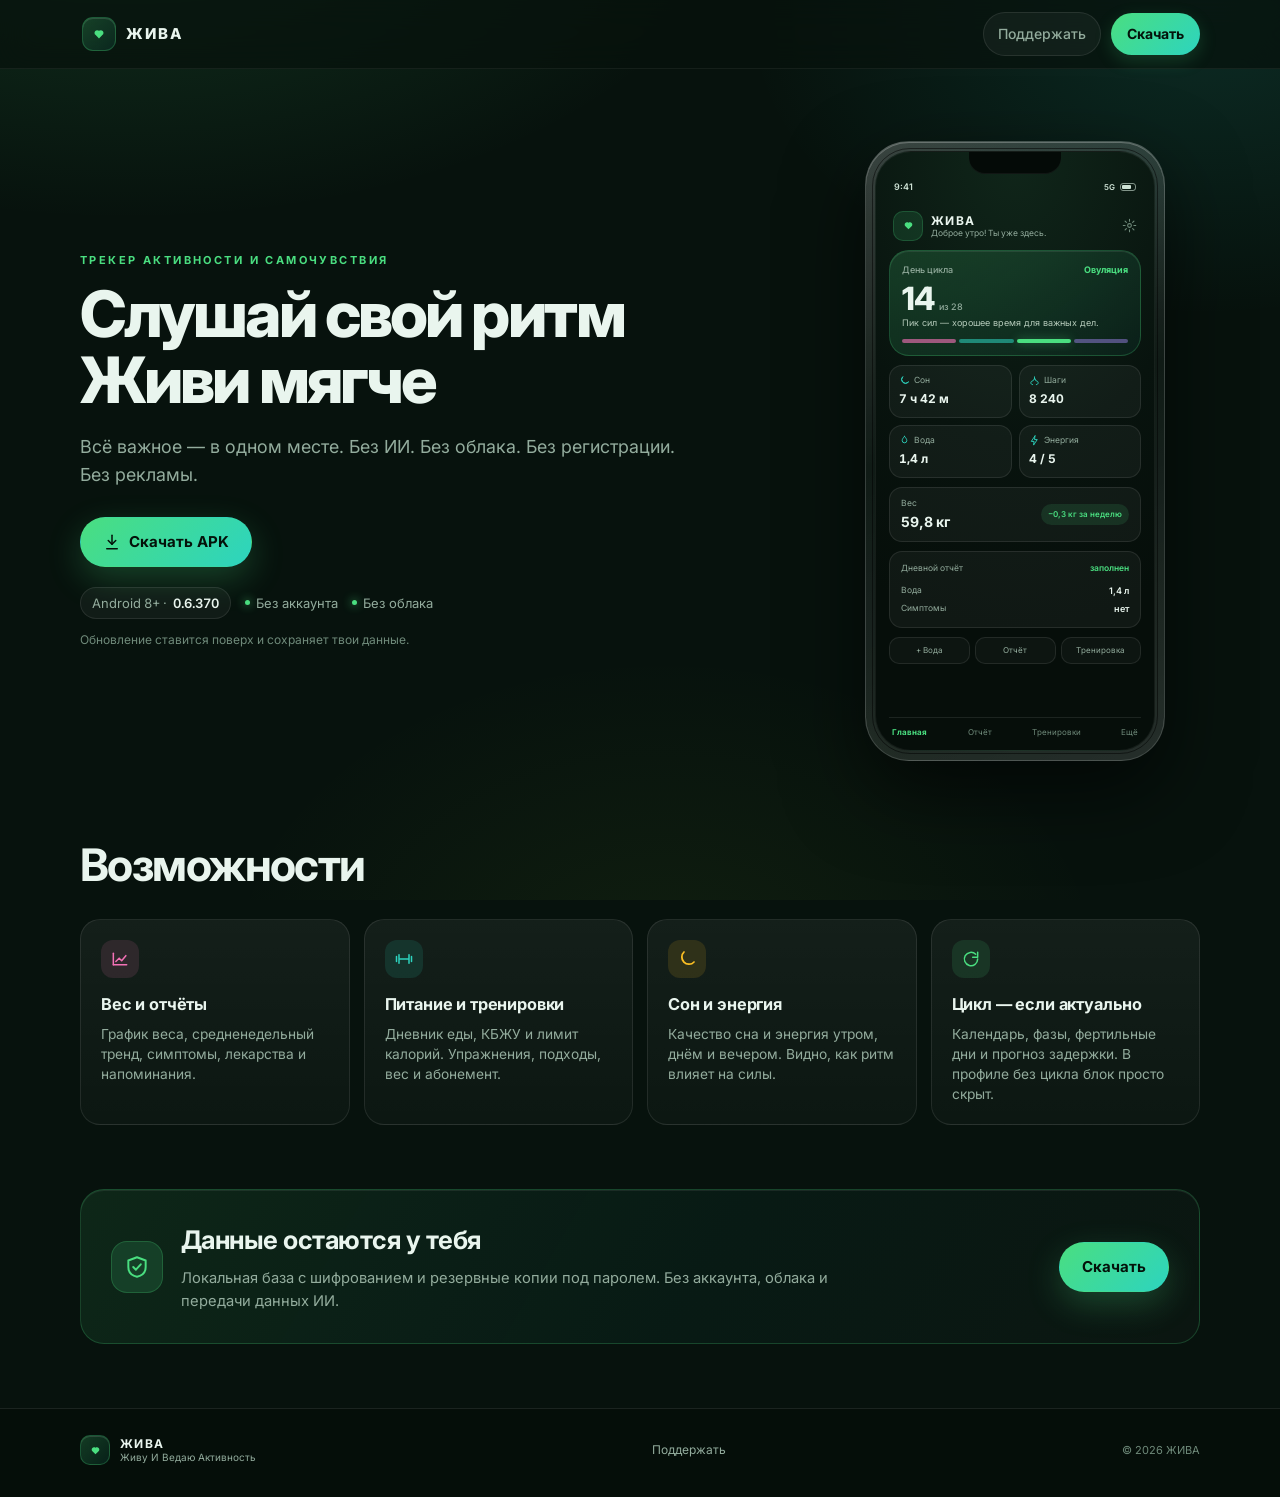
==== index.html @ c31d9ee3 "site: новая шапка, порядок возможностей и тексты" ====
<!doctype html>
<html lang="ru">
<head>
  <meta charset="utf-8">
  <meta name="viewport" content="width=device-width, initial-scale=1">
  <title>ЖИВА — трекер активности и самочувствия</title>
  <meta name="description" content="ЖИВА — спокойный трекер активности и самочувствия для женщин и мужчин: цикл, сон, энергия, питание и тренировки. Цикл скрыт, если он не нужен. Данные и расчёты остаются на телефоне.">
  <meta name="theme-color" content="#07120d">
  <link rel="canonical" href="https://eshasha.github.io/zhiva-updates/">
  <meta property="og:type" content="website">
  <meta property="og:title" content="ЖИВА — трекер активности и самочувствия">
  <meta property="og:description" content="Всё важное — в одном месте: вес и отчёты, питание, тренировки, сон и цикл. Без ИИ, облака, регистрации и рекламы.">
  <meta property="og:url" content="https://eshasha.github.io/zhiva-updates/">
  <meta property="og:image" content="https://eshasha.github.io/zhiva-updates/og.png">
  <meta property="og:image:width" content="1200">
  <meta property="og:image:height" content="630">
  <meta property="og:image:alt" content="ЖИВА — трекер активности и самочувствия">
  <meta property="og:locale" content="ru_RU">
  <meta property="og:site_name" content="ЖИВА">
  <meta name="twitter:card" content="summary_large_image">
  <link rel="icon" href="favicon.svg" type="image/svg+xml">
  <link rel="preconnect" href="https://fonts.googleapis.com">
  <link rel="preconnect" href="https://fonts.gstatic.com" crossorigin>
  <link href="https://fonts.googleapis.com/css2?family=Inter:wght@400;500;600;700;800&amp;display=swap" rel="stylesheet">
  <link rel="stylesheet" href="styles.css">
  <script src="app.js" defer></script>
</head>
<body>
  <div class="bg" aria-hidden="true"></div>

  <header class="site-header">
    <div class="wrap header-inner">
      <a class="brand" href="#top" aria-label="ЖИВА — на главную">
        <span class="brand-mark" aria-hidden="true">
          <svg viewBox="0 0 108 108"><path d="M54,42 C54,42 54,36 54,36 C48,32 38,32 34,38 C28,44 28,54 36,60 L54,78 L72,60 C80,54 80,44 74,38 C70,32 60,32 54,36Z"/></svg>
        </span>
        <span class="brand-name">ЖИВА</span>
      </a>
      <nav class="nav" aria-label="Основное">
        <a class="nav-support" href="https://boosty.to/lady_esha">Поддержать</a>
        <a class="nav-download" href="#download">Скачать</a>
      </nav>
    </div>
  </header>

  <main id="top">
    <section class="hero wrap">
      <div class="hero-copy">
        <p class="eyebrow">Трекер активности и самочувствия</p>
        <h1>Слушай свой ритм<span>Живи мягче</span></h1>
        <p class="lead">Всё важное — в одном месте. Без ИИ. Без облака. Без регистрации. Без рекламы.</p>

        <div class="cta-row" id="download">
          <a class="btn btn-primary" href="https://github.com/EshaSha/zhiva-updates/releases/latest" data-download>
            <svg viewBox="0 0 24 24" aria-hidden="true"><path d="M12 3v12"/><path d="m7 10 5 5 5-5"/><path d="M5 21h14"/></svg>
            Скачать APK
          </a>
        </div>

        <p class="meta">
          <span class="pill">Android 8+ · <span data-version>0.6.370</span></span>
          <span class="meta-note">Без аккаунта</span>
          <span class="meta-note">Без облака</span>
        </p>
        <p class="install-note">Обновление ставится поверх и сохраняет твои данные.</p>
      </div>

      <div class="hero-visual">
        <div class="phone" role="img" aria-label="Главный экран ЖИВА: цикл, сон, шаги, вода, энергия и вес">
          <div class="phone-screen">
            <span class="notch" aria-hidden="true"></span>

            <div class="status-bar" aria-hidden="true">
              <span>9:41</span>
              <span class="status-right">
                <span class="status-net">5G</span>
                <span class="battery"><span></span></span>
              </span>
            </div>

            <div class="app-head">
              <span class="app-mark" aria-hidden="true">
                <svg viewBox="0 0 108 108"><path d="M54,42 C54,42 54,36 54,36 C48,32 38,32 34,38 C28,44 28,54 36,60 L54,78 L72,60 C80,54 80,44 74,38 C70,32 60,32 54,36Z"/></svg>
              </span>
              <span class="app-head-text">
                <strong>ЖИВА</strong>
                <span>Доброе утро! Ты уже здесь.</span>
              </span>
              <span class="app-gear" aria-hidden="true">
                <svg viewBox="0 0 24 24"><circle cx="12" cy="12" r="3"/><path d="M12 2v3M12 19v3M4.9 4.9 7 7M17 17l2.1 2.1M2 12h3M19 12h3M4.9 19.1 7 17M17 7l2.1-2.1"/></svg>
              </span>
            </div>

            <div class="cycle-card">
              <div class="cycle-top">
                <span>День цикла</span>
                <span class="phase">Овуляция</span>
              </div>
              <div class="cycle-number">14 <small>из 28</small></div>
              <p>Пик сил — хорошее время для важных дел.</p>
              <div class="cycle-track" aria-hidden="true">
                <span class="seg-1"></span>
                <span class="seg-2"></span>
                <span class="seg-3"></span>
                <span class="seg-4"></span>
              </div>
            </div>

            <div class="mini-grid">
              <div class="mini">
                <span class="mini-label">
                  <svg viewBox="0 0 24 24" aria-hidden="true"><path d="M20.5 15.5A8.5 8.5 0 1 1 8.5 3.5a7 7 0 0 0 12 12Z"/></svg>
                  Сон
                </span>
                <strong>7 ч 42 м</strong>
              </div>
              <div class="mini">
                <span class="mini-label">
                  <svg viewBox="0 0 24 24" aria-hidden="true"><path d="M8 21c-2.2 0-4-1.8-4-4 0-2.4 2-4.3 4.4-4L12 8l2.1 1.1"/><path d="M16 21c2.2 0 4-1.8 4-4 0-2.4-2-4.3-4.4-4L12 8"/><path d="M12 8V4"/></svg>
                  Шаги
                </span>
                <strong>8 240</strong>
              </div>
              <div class="mini">
                <span class="mini-label">
                  <svg viewBox="0 0 24 24" aria-hidden="true"><path d="M12 3c3 3.5 5 6.2 5 9a5 5 0 0 1-10 0c0-2.8 2-5.5 5-9Z"/></svg>
                  Вода
                </span>
                <strong>1,4 л</strong>
              </div>
              <div class="mini">
                <span class="mini-label">
                  <svg viewBox="0 0 24 24" aria-hidden="true"><path d="m13 2-8 12h6l-1 8 8-12h-6l1-8Z"/></svg>
                  Энергия
                </span>
                <strong>4 / 5</strong>
              </div>
            </div>

            <div class="weight-card">
              <span class="weight-main">
                <span class="mini-label">Вес</span>
                <strong>59,8 кг</strong>
              </span>
              <span class="trend">−0,3 кг за неделю</span>
            </div>

            <div class="report-card" aria-hidden="true">
              <div class="report-top">
                <span>Дневной отчёт</span>
                <span class="done">заполнен</span>
              </div>
              <div class="report-row"><span>Вода</span><strong>1,4 л</strong></div>
              <div class="report-row"><span>Симптомы</span><strong>нет</strong></div>
            </div>

            <div class="quick-row" aria-hidden="true">
              <span>+ Вода</span>
              <span>Отчёт</span>
              <span>Тренировка</span>
            </div>

            <div class="app-nav" aria-hidden="true">
              <span class="active">Главная</span>
              <span>Отчёт</span>
              <span>Тренировки</span>
              <span>Ещё</span>
            </div>
          </div>
        </div>
      </div>
    </section>

    <section class="features wrap" id="features" aria-labelledby="features-title">
      <div class="section-head">
        <h2 id="features-title">Возможности</h2>
      </div>

      <div class="feature-grid">
        <article class="feature">
          <span class="feature-icon" aria-hidden="true">
            <svg viewBox="0 0 24 24"><path d="M4 19V5"/><path d="M4 19h16"/><path d="m7 15 4-4 3 3 5-6"/></svg>
          </span>
          <h3>Вес и отчёты</h3>
          <p>График веса, средненедельный тренд, симптомы, лекарства и напоминания.</p>
        </article>

        <article class="feature">
          <span class="feature-icon" aria-hidden="true">
            <svg viewBox="0 0 24 24"><path d="M6 7v10M18 7v10M3 9v6M21 9v6M6 12h12"/></svg>
          </span>
          <h3>Питание и тренировки</h3>
          <p>Дневник еды, КБЖУ и лимит калорий. Упражнения, подходы, вес и абонемент.</p>
        </article>

        <article class="feature">
          <span class="feature-icon" aria-hidden="true">
            <svg viewBox="0 0 24 24"><path d="M20.5 15.5A8.5 8.5 0 1 1 8.5 3.5a7 7 0 0 0 12 12Z"/></svg>
          </span>
          <h3>Сон и энергия</h3>
          <p>Качество сна и энергия утром, днём и вечером. Видно, как ритм влияет на силы.</p>
        </article>

        <article class="feature">
          <span class="feature-icon" aria-hidden="true">
            <svg viewBox="0 0 24 24"><path d="M20 12a8 8 0 1 1-2.34-5.66"/><path d="M20 4v6h-6"/></svg>
          </span>
          <h3>Цикл — если актуально</h3>
          <p>Календарь, фазы, фертильные дни и прогноз задержки. В профиле без цикла блок просто скрыт.</p>
        </article>
      </div>
    </section>

    <section class="privacy wrap" id="privacy" aria-labelledby="privacy-title">
      <div class="privacy-card">
        <span class="privacy-icon" aria-hidden="true">
          <svg viewBox="0 0 24 24"><path d="M12 3 20 6v6c0 5-3.5 8-8 9-4.5-1-8-4-8-9V6Z"/><path d="m8.5 12 2.5 2.5 4.5-5"/></svg>
        </span>
        <div class="privacy-text">
          <h2 id="privacy-title">Данные остаются у тебя</h2>
          <p>Локальная база с шифрованием и резервные копии под паролем. Без аккаунта, облака и передачи данных ИИ.</p>
        </div>
        <a class="btn btn-primary privacy-cta" href="https://github.com/EshaSha/zhiva-updates/releases/latest" data-download>Скачать</a>
      </div>
    </section>
  </main>

  <footer class="site-footer">
    <div class="wrap footer-inner">
      <div class="footer-brand">
        <span class="brand-mark small" aria-hidden="true">
          <svg viewBox="0 0 108 108"><path d="M54,42 C54,42 54,36 54,36 C48,32 38,32 34,38 C28,44 28,54 36,60 L54,78 L72,60 C80,54 80,44 74,38 C70,32 60,32 54,36Z"/></svg>
        </span>
        <span class="footer-brand-text">
          <strong>ЖИВА</strong>
          <small>Живу И Ведаю Активность</small>
        </span>
      </div>
      <div class="footer-links">
        <a href="https://boosty.to/lady_esha">Поддержать</a>
      </div>
      <p class="copyright">© 2026 ЖИВА</p>
    </div>
  </footer>
</body>
</html>
---- styles.css ----
:root {
  --bg: #07120d;
  --bg-soft: #0a1a12;
  --panel: rgba(255, 255, 255, 0.045);
  --panel-hover: rgba(255, 255, 255, 0.08);
  --line: rgba(255, 255, 255, 0.09);
  --text: #e9f5ee;
  --muted: #93ac9d;
  --muted-2: #6f8a7a;
  --accent: #4ade80;
  --accent-2: #2dd4bf;
  --shadow: 0 30px 80px rgba(0, 0, 0, 0.6);
}

*,
*::before,
*::after {
  box-sizing: border-box;
}

html {
  color-scheme: dark;
  scroll-behavior: smooth;
}

body {
  margin: 0;
  min-height: 100vh;
  min-height: 100svh;
  overflow-x: hidden;
  background: var(--bg);
  color: var(--text);
  font-family: "Inter", system-ui, -apple-system, "Segoe UI", Roboto, sans-serif;
  font-size: 16px;
  line-height: 1.55;
  -webkit-font-smoothing: antialiased;
  text-rendering: optimizeLegibility;
}

::selection {
  background: rgba(74, 222, 128, 0.28);
  color: #ffffff;
}

svg {
  display: block;
}

a {
  color: inherit;
}

a:focus-visible,
button:focus-visible {
  outline: 2px solid var(--accent);
  outline-offset: 3px;
}

.bg {
  position: fixed;
  inset: 0;
  z-index: -1;
  background:
    radial-gradient(60rem 32rem at 10% -12%, rgba(74, 222, 128, 0.16), transparent 64%),
    radial-gradient(46rem 30rem at 94% 2%, rgba(45, 212, 191, 0.13), transparent 62%),
    radial-gradient(42rem 30rem at 52% 108%, rgba(163, 230, 53, 0.06), transparent 66%),
    var(--bg);
}

.wrap {
  width: min(1120px, calc(100% - 40px));
  margin-inline: auto;
}

.site-header {
  position: sticky;
  top: 0;
  z-index: 20;
  border-bottom: 1px solid rgba(255, 255, 255, 0.06);
  background: rgba(7, 18, 13, 0.74);
  backdrop-filter: blur(16px);
  -webkit-backdrop-filter: blur(16px);
}

.header-inner {
  display: flex;
  align-items: center;
  justify-content: space-between;
  gap: 16px;
  min-height: 68px;
}

.brand {
  display: inline-flex;
  align-items: center;
  gap: 10px;
  padding: 4px 2px;
  border-radius: 12px;
  color: var(--text);
  text-decoration: none;
}

.brand-mark {
  display: grid;
  place-items: center;
  width: 34px;
  height: 34px;
  flex: none;
  border: 1px solid rgba(74, 222, 128, 0.25);
  border-radius: 11px;
  background: linear-gradient(135deg, rgba(74, 222, 128, 0.22), rgba(45, 212, 191, 0.09));
  box-shadow: inset 0 1px 0 rgba(255, 255, 255, 0.12);
}

.brand-mark svg {
  width: 20px;
  height: 20px;
  fill: var(--accent);
}

.brand-name {
  font-size: 15px;
  font-weight: 800;
  letter-spacing: 0.14em;
}

.nav {
  display: flex;
  align-items: center;
  gap: 4px;
}

.nav a {
  padding: 10px 14px;
  border-radius: 999px;
  color: var(--muted);
  font-size: 14px;
  font-weight: 500;
  text-decoration: none;
  transition: color 0.2s ease, background-color 0.2s ease;
}

.nav a:hover {
  color: var(--text);
  background: var(--panel);
}

.nav .nav-support {
  border: 1px solid var(--line);
  background: var(--panel);
}

.nav .nav-support:hover {
  border-color: rgba(74, 222, 128, 0.28);
  background: var(--panel-hover);
}

.nav .nav-download {
  margin-left: 6px;
  padding: 10px 16px;
  color: #04120a;
  background: linear-gradient(135deg, var(--accent), var(--accent-2));
  font-weight: 700;
  box-shadow: 0 6px 18px rgba(74, 222, 128, 0.18);
  transition: transform 0.2s ease, box-shadow 0.2s ease;
}

.nav .nav-download:hover {
  color: #04120a;
  background: linear-gradient(135deg, var(--accent), var(--accent-2));
  transform: translateY(-1px);
  box-shadow: 0 10px 24px rgba(74, 222, 128, 0.26);
}

.hero {
  display: grid;
  grid-template-columns: minmax(0, 1.3fr) minmax(300px, 0.7fr);
  align-items: center;
  gap: clamp(24px, 5vw, 64px);
  padding: clamp(36px, 6vw, 72px) 0 clamp(44px, 7vw, 80px);
}

.hero-copy {
  animation: rise 0.7s cubic-bezier(0.2, 0.7, 0.3, 1) both;
}

.eyebrow {
  margin: 0 0 12px;
  color: var(--accent);
  font-size: 11px;
  font-weight: 700;
  letter-spacing: 0.22em;
  text-transform: uppercase;
}

h1 {
  max-width: 18ch;
  margin: 0;
  font-size: clamp(2.55rem, 5.6vw, 4rem);
  font-weight: 800;
  letter-spacing: -0.045em;
  line-height: 1.03;
  text-wrap: balance;
}

h1 span {
  display: block;
}

h1 span + span {
  background: linear-gradient(100deg, #ffffff 6%, #c9f5d6 48%, var(--accent-2) 100%);
  -webkit-background-clip: text;
  background-clip: text;
  color: transparent;
}

.lead {
  max-width: 56ch;
  margin: 20px 0 0;
  color: var(--muted);
  font-size: clamp(1rem, 1.4vw, 1.125rem);
}

.cta-row {
  display: flex;
  flex-wrap: wrap;
  gap: 10px;
  margin-top: 28px;
  scroll-margin-top: 96px;
}

.btn {
  display: inline-flex;
  align-items: center;
  justify-content: center;
  gap: 8px;
  min-height: 50px;
  padding: 0 22px;
  border: 1px solid transparent;
  border-radius: 999px;
  font: inherit;
  font-size: 15px;
  font-weight: 700;
  text-decoration: none;
  transition: transform 0.2s ease, box-shadow 0.2s ease, background-color 0.2s ease, border-color 0.2s ease;
}

.btn svg {
  width: 18px;
  height: 18px;
  fill: none;
  stroke: currentColor;
  stroke-width: 2;
  stroke-linecap: round;
  stroke-linejoin: round;
}

.btn-primary {
  color: #04120a;
  background: linear-gradient(135deg, var(--accent), var(--accent-2));
  box-shadow: 0 12px 34px rgba(74, 222, 128, 0.24);
}

.btn-primary:hover {
  transform: translateY(-2px);
  box-shadow: 0 16px 40px rgba(74, 222, 128, 0.32);
}

.btn-ghost {
  color: var(--text);
  border-color: var(--line);
  background: var(--panel);
}

.btn-ghost:hover {
  border-color: rgba(74, 222, 128, 0.28);
  background: var(--panel-hover);
}

.meta {
  display: flex;
  flex-wrap: wrap;
  align-items: center;
  gap: 8px 14px;
  margin: 20px 0 0;
  color: var(--muted);
  font-size: 13px;
}

.pill {
  display: inline-flex;
  align-items: center;
  gap: 6px;
  padding: 5px 11px;
  border: 1px solid var(--line);
  border-radius: 999px;
  background: var(--panel);
  font-variant-numeric: tabular-nums;
}

.pill [data-version] {
  color: var(--text);
  font-weight: 600;
}

.meta-note {
  display: inline-flex;
  align-items: center;
  gap: 6px;
}

.meta-note::before {
  content: "";
  width: 5px;
  height: 5px;
  border-radius: 50%;
  background: var(--accent);
  box-shadow: 0 0 10px var(--accent);
}

.install-note {
  margin: 12px 0 0;
  color: var(--muted-2);
  font-size: 12px;
}

.hero-visual {
  position: relative;
  display: flex;
  justify-content: center;
  animation: rise 0.8s 0.08s cubic-bezier(0.2, 0.7, 0.3, 1) both;
}

.hero-visual::before {
  content: "";
  position: absolute;
  inset: 6% 2% 4%;
  z-index: -1;
  background: radial-gradient(closest-side, rgba(74, 222, 128, 0.18), transparent 70%);
  filter: blur(18px);
}

.phone {
  position: relative;
  width: clamp(280px, 29vw, 300px);
  aspect-ratio: 9 / 18.6;
  padding: 9px;
  border: 1px solid rgba(255, 255, 255, 0.14);
  border-radius: 44px;
  background: linear-gradient(160deg, rgba(255, 255, 255, 0.2), rgba(255, 255, 255, 0.04) 45%, rgba(255, 255, 255, 0.12));
  box-shadow: var(--shadow), inset 0 1px 0 rgba(255, 255, 255, 0.25);
}

.phone::after {
  content: "";
  position: absolute;
  inset: 6px;
  border: 1px solid rgba(0, 0, 0, 0.5);
  border-radius: 38px;
  pointer-events: none;
}

.phone-screen {
  position: relative;
  display: flex;
  height: 100%;
  flex-direction: column;
  gap: 9px;
  overflow: hidden;
  padding: 28px 13px 10px;
  border: 1px solid rgba(255, 255, 255, 0.06);
  border-radius: 36px;
  background: radial-gradient(120% 80% at 50% 0%, #10261a 0%, #08130e 60%, #060e0a 100%);
}

.notch {
  position: absolute;
  top: 0;
  left: 50%;
  width: 92px;
  height: 22px;
  border-radius: 0 0 16px 16px;
  background: #040a07;
  box-shadow: inset 0 -1px 0 rgba(255, 255, 255, 0.05);
  transform: translateX(-50%);
}

.status-bar {
  display: flex;
  align-items: center;
  justify-content: space-between;
  padding: 0 5px;
  color: #cfe3d6;
  font-size: 9px;
  font-weight: 600;
}

.status-right {
  display: flex;
  align-items: center;
  gap: 5px;
}

.status-net {
  font-size: 8px;
  letter-spacing: 0.04em;
}

.battery {
  width: 16px;
  height: 8px;
  padding: 1px;
  border: 1px solid rgba(207, 227, 214, 0.6);
  border-radius: 3px;
}

.battery span {
  display: block;
  width: 70%;
  height: 100%;
  border-radius: 1px;
  background: #cfe3d6;
}

.app-head {
  display: flex;
  align-items: center;
  gap: 8px;
  padding: 8px 4px 0;
}

.app-mark {
  display: grid;
  place-items: center;
  width: 30px;
  height: 30px;
  flex: none;
  border: 1px solid rgba(74, 222, 128, 0.2);
  border-radius: 10px;
  background: rgba(74, 222, 128, 0.13);
}

.app-mark svg {
  width: 17px;
  height: 17px;
  fill: var(--accent);
}

.app-head-text {
  display: flex;
  min-width: 0;
  flex-direction: column;
  line-height: 1.2;
}

.app-head-text strong {
  font-size: 12px;
  letter-spacing: 0.1em;
}

.app-head-text span {
  overflow: hidden;
  color: var(--muted);
  font-size: 8.5px;
  text-overflow: ellipsis;
  white-space: nowrap;
}

.app-gear {
  margin-left: auto;
  color: var(--muted-2);
}

.app-gear svg {
  width: 15px;
  height: 15px;
  fill: none;
  stroke: currentColor;
  stroke-linecap: round;
  stroke-width: 1.7;
}

.cycle-card {
  padding: 12px;
  border: 1px solid rgba(74, 222, 128, 0.22);
  border-radius: 20px;
  background: linear-gradient(145deg, rgba(74, 222, 128, 0.18), rgba(45, 212, 191, 0.06));
  box-shadow: inset 0 1px 0 rgba(255, 255, 255, 0.08);
}

.cycle-top {
  display: flex;
  justify-content: space-between;
  gap: 8px;
  color: var(--muted);
  font-size: 9px;
  font-weight: 500;
}

.phase {
  color: var(--accent);
  font-weight: 700;
}

.cycle-number {
  margin: 6px 0 2px;
  font-size: 32px;
  font-weight: 800;
  letter-spacing: -0.04em;
  line-height: 1;
}

.cycle-number small {
  color: var(--muted);
  font-size: 9px;
  font-weight: 500;
  letter-spacing: 0;
}

.cycle-card p {
  margin: 0;
  color: #b6cbbb;
  font-size: 9px;
  line-height: 1.35;
}

.cycle-track {
  display: flex;
  gap: 3px;
  margin-top: 10px;
}

.cycle-track span {
  height: 4px;
  flex: 1;
  border-radius: 999px;
  background: rgba(255, 255, 255, 0.09);
}

.cycle-track .seg-1 {
  background: rgba(244, 114, 182, 0.62);
}

.cycle-track .seg-2 {
  background: rgba(45, 212, 191, 0.55);
}

.cycle-track .seg-3 {
  background: var(--accent);
  box-shadow: 0 0 10px rgba(74, 222, 128, 0.4);
}

.cycle-track .seg-4 {
  background: rgba(167, 139, 250, 0.45);
}

.mini-grid {
  display: grid;
  grid-template-columns: 1fr 1fr;
  gap: 7px;
}

.mini {
  display: flex;
  flex-direction: column;
  gap: 3px;
  padding: 8px 9px;
  border: 1px solid var(--line);
  border-radius: 13px;
  background: var(--panel);
}

.mini-label {
  display: flex;
  align-items: center;
  gap: 4px;
  color: var(--muted);
  font-size: 8.5px;
}

.mini-label svg {
  width: 11px;
  height: 11px;
  fill: none;
  stroke: var(--accent-2);
  stroke-linecap: round;
  stroke-linejoin: round;
  stroke-width: 2;
}

.mini strong {
  font-size: 12px;
  font-variant-numeric: tabular-nums;
  font-weight: 700;
}

.weight-card {
  display: flex;
  align-items: center;
  justify-content: space-between;
  gap: 8px;
  padding: 9px 11px;
  border: 1px solid var(--line);
  border-radius: 13px;
  background: var(--panel);
}

.weight-main {
  display: flex;
  flex-direction: column;
  gap: 1px;
}

.weight-main strong {
  font-size: 14px;
}

.trend {
  flex: none;
  padding: 4px 7px;
  border-radius: 999px;
  background: rgba(74, 222, 128, 0.12);
  color: var(--accent);
  font-size: 8px;
  font-weight: 600;
  white-space: nowrap;
}

.report-card {
  padding: 10px 11px;
  border: 1px solid var(--line);
  border-radius: 13px;
  background: var(--panel);
}

.report-top {
  display: flex;
  align-items: center;
  justify-content: space-between;
  margin-bottom: 6px;
  color: var(--muted);
  font-size: 8.5px;
}

.report-top .done {
  color: var(--accent);
  font-weight: 600;
}

.report-row {
  display: flex;
  justify-content: space-between;
  padding: 2px 0;
  color: var(--muted);
  font-size: 8.5px;
}

.report-row strong {
  color: var(--text);
  font-size: 9px;
  font-weight: 600;
}

.quick-row {
  display: flex;
  gap: 5px;
}

.quick-row span {
  flex: 1;
  padding: 6px 4px;
  border: 1px solid var(--line);
  border-radius: 10px;
  background: rgba(255, 255, 255, 0.03);
  color: var(--muted);
  font-size: 8px;
  text-align: center;
}

.app-nav {
  display: flex;
  justify-content: space-between;
  gap: 4px;
  margin-top: auto;
  padding: 8px 3px 2px;
  border-top: 1px solid var(--line);
  color: var(--muted-2);
  font-size: 8px;
}

.app-nav .active {
  color: var(--accent);
  font-weight: 700;
}

.features {
  padding: 0 0 clamp(40px, 6vw, 64px);
  scroll-margin-top: 90px;
}

.section-head {
  max-width: 720px;
  margin: 0 0 clamp(20px, 3vw, 30px);
}

.section-head h2 {
  margin: 0;
  font-size: clamp(1.8rem, 4vw, 2.8rem);
  letter-spacing: -0.035em;
  line-height: 1.08;
}

.section-head > p:last-child {
  margin: 12px 0 0;
  color: var(--muted);
}

.feature-grid {
  display: grid;
  grid-template-columns: repeat(4, minmax(0, 1fr));
  gap: 14px;
}

.feature {
  padding: 20px;
  border: 1px solid var(--line);
  border-radius: 20px;
  background: linear-gradient(180deg, rgba(255, 255, 255, 0.055), rgba(255, 255, 255, 0.025));
  transition: transform 0.25s ease, border-color 0.25s ease, background 0.25s ease;
}

.feature:hover {
  border-color: rgba(74, 222, 128, 0.25);
  background: linear-gradient(180deg, rgba(255, 255, 255, 0.075), rgba(255, 255, 255, 0.03));
  transform: translateY(-3px);
}

.feature-icon {
  display: grid;
  place-items: center;
  width: 38px;
  height: 38px;
  margin-bottom: 14px;
  border-radius: 12px;
}

.feature-icon svg {
  width: 20px;
  height: 20px;
  fill: none;
  stroke: currentColor;
  stroke-linecap: round;
  stroke-linejoin: round;
  stroke-width: 1.8;
}

.feature:nth-child(1) .feature-icon {
  color: #f472b6;
  background: rgba(244, 114, 182, 0.12);
}

.feature:nth-child(2) .feature-icon {
  color: var(--accent-2);
  background: rgba(45, 212, 191, 0.12);
}

.feature:nth-child(3) .feature-icon {
  color: #fbbf24;
  background: rgba(251, 191, 36, 0.12);
}

.feature:nth-child(4) .feature-icon {
  color: var(--accent);
  background: rgba(74, 222, 128, 0.12);
}

.feature h3 {
  margin: 0;
  font-size: 1.02rem;
  letter-spacing: -0.01em;
}

.feature p {
  margin: 7px 0 0;
  color: var(--muted);
  font-size: 0.86rem;
  line-height: 1.45;
}

.privacy {
  padding: 0 0 clamp(40px, 6vw, 64px);
  scroll-margin-top: 90px;
}

.privacy-card {
  display: grid;
  grid-template-columns: auto minmax(0, 1fr) auto;
  align-items: center;
  gap: 18px;
  padding: clamp(20px, 4vw, 30px);
  border: 1px solid rgba(74, 222, 128, 0.22);
  border-radius: 24px;
  background: linear-gradient(120deg, rgba(74, 222, 128, 0.1), rgba(45, 212, 191, 0.045) 55%, rgba(255, 255, 255, 0.02));
  box-shadow: inset 0 1px 0 rgba(255, 255, 255, 0.07);
}

.privacy-icon {
  display: grid;
  place-items: center;
  width: 52px;
  height: 52px;
  border: 1px solid rgba(74, 222, 128, 0.22);
  border-radius: 16px;
  background: rgba(74, 222, 128, 0.15);
  color: var(--accent);
}

.privacy-icon svg {
  width: 26px;
  height: 26px;
  fill: none;
  stroke: currentColor;
  stroke-linecap: round;
  stroke-linejoin: round;
  stroke-width: 1.8;
}

.privacy-text h2 {
  margin: 0;
  font-size: clamp(1.25rem, 2.3vw, 1.6rem);
  letter-spacing: -0.02em;
}

.privacy-text p {
  max-width: 72ch;
  margin: 7px 0 0;
  color: var(--muted);
  font-size: 0.92rem;
}

.chips {
  display: flex;
  flex-wrap: wrap;
  gap: 6px;
  margin: 12px 0 0;
  padding: 0;
  list-style: none;
}

.chips li {
  padding: 4px 9px;
  border: 1px solid var(--line);
  border-radius: 999px;
  background: rgba(255, 255, 255, 0.055);
  color: #b6cbbb;
  font-size: 10px;
  font-weight: 500;
}

.privacy-cta {
  white-space: nowrap;
}

.site-footer {
  border-top: 1px solid var(--line);
  background: rgba(4, 10, 7, 0.4);
}

.footer-inner {
  display: flex;
  align-items: center;
  justify-content: space-between;
  flex-wrap: wrap;
  gap: 16px;
  padding: 24px 0 30px;
}

.footer-brand {
  display: flex;
  align-items: center;
  gap: 10px;
}

.brand-mark.small {
  width: 30px;
  height: 30px;
  border-radius: 10px;
}

.brand-mark.small svg {
  width: 17px;
  height: 17px;
}

.footer-brand-text {
  display: flex;
  flex-direction: column;
  line-height: 1.2;
}

.footer-brand-text strong {
  font-size: 12px;
  letter-spacing: 0.12em;
}

.footer-brand-text small {
  color: var(--muted);
  font-size: 10px;
}

.footer-links {
  display: flex;
  flex-wrap: wrap;
  gap: 4px;
}

.footer-links a {
  padding: 8px 10px;
  border-radius: 999px;
  color: var(--muted);
  font-size: 12px;
  text-decoration: none;
}

.footer-links a:hover {
  color: var(--text);
  background: var(--panel);
}

.copyright {
  margin: 0;
  color: var(--muted-2);
  font-size: 11px;
}

@keyframes rise {
  from {
    opacity: 0;
    transform: translateY(14px);
  }
  to {
    opacity: 1;
    transform: none;
  }
}

@media (max-width: 1040px) {
  .hero {
    grid-template-columns: 1fr;
    gap: 30px;
    padding-top: clamp(28px, 6vw, 48px);
  }

  .hero-copy {
    max-width: 680px;
  }

  .hero-visual {
    order: 2;
  }

  .phone {
    width: clamp(280px, 56vw, 320px);
  }

  .feature-grid {
    grid-template-columns: repeat(2, minmax(0, 1fr));
  }

  .privacy-card {
    grid-template-columns: auto minmax(0, 1fr);
  }

  .privacy-cta {
    grid-column: 1 / -1;
    justify-self: start;
  }
}

@media (max-width: 640px) {
  .wrap {
    width: min(calc(100% - 28px), 1120px);
  }

  .header-inner {
    min-height: 60px;
  }

  .header-inner {
    gap: 8px;
  }

  .brand-name {
    font-size: 13px;
    letter-spacing: 0.1em;
  }

  .nav .nav-support,
  .nav .nav-download {
    margin-left: 0;
    padding: 8px 10px;
    font-size: 13px;
  }

  .hero {
    padding-bottom: 40px;
  }

  h1 {
    font-size: clamp(2.45rem, 12vw, 3.4rem);
  }

  .lead {
    font-size: 1rem;
  }

  .cta-row {
    flex-direction: column;
    align-items: stretch;
  }

  .btn {
    width: 100%;
  }

  .meta {
    gap: 8px 12px;
  }

  .feature-grid {
    grid-template-columns: 1fr;
    gap: 10px;
  }

  .feature {
    display: grid;
    grid-template-columns: 38px 1fr;
    align-items: start;
    column-gap: 14px;
    padding: 16px;
  }

  .feature-icon {
    grid-row: 1 / span 2;
    margin: 0;
  }

  .feature h3 {
    align-self: center;
  }

  .feature p {
    grid-column: 2;
    margin-top: 4px;
  }

  .privacy-card {
    grid-template-columns: 1fr;
    gap: 14px;
  }

  .privacy-icon {
    width: 44px;
    height: 44px;
    border-radius: 13px;
  }

  .privacy-icon svg {
    width: 22px;
    height: 22px;
  }

  .privacy-cta {
    width: 100%;
  }

  .footer-inner {
    justify-content: flex-start;
  }

  .copyright {
    width: 100%;
  }
}

@media (prefers-reduced-motion: reduce) {
  html {
    scroll-behavior: auto;
  }

  *,
  *::before,
  *::after {
    animation-duration: 0.001ms !important;
    animation-iteration-count: 1 !important;
    transition-duration: 0.001ms !important;
  }
}
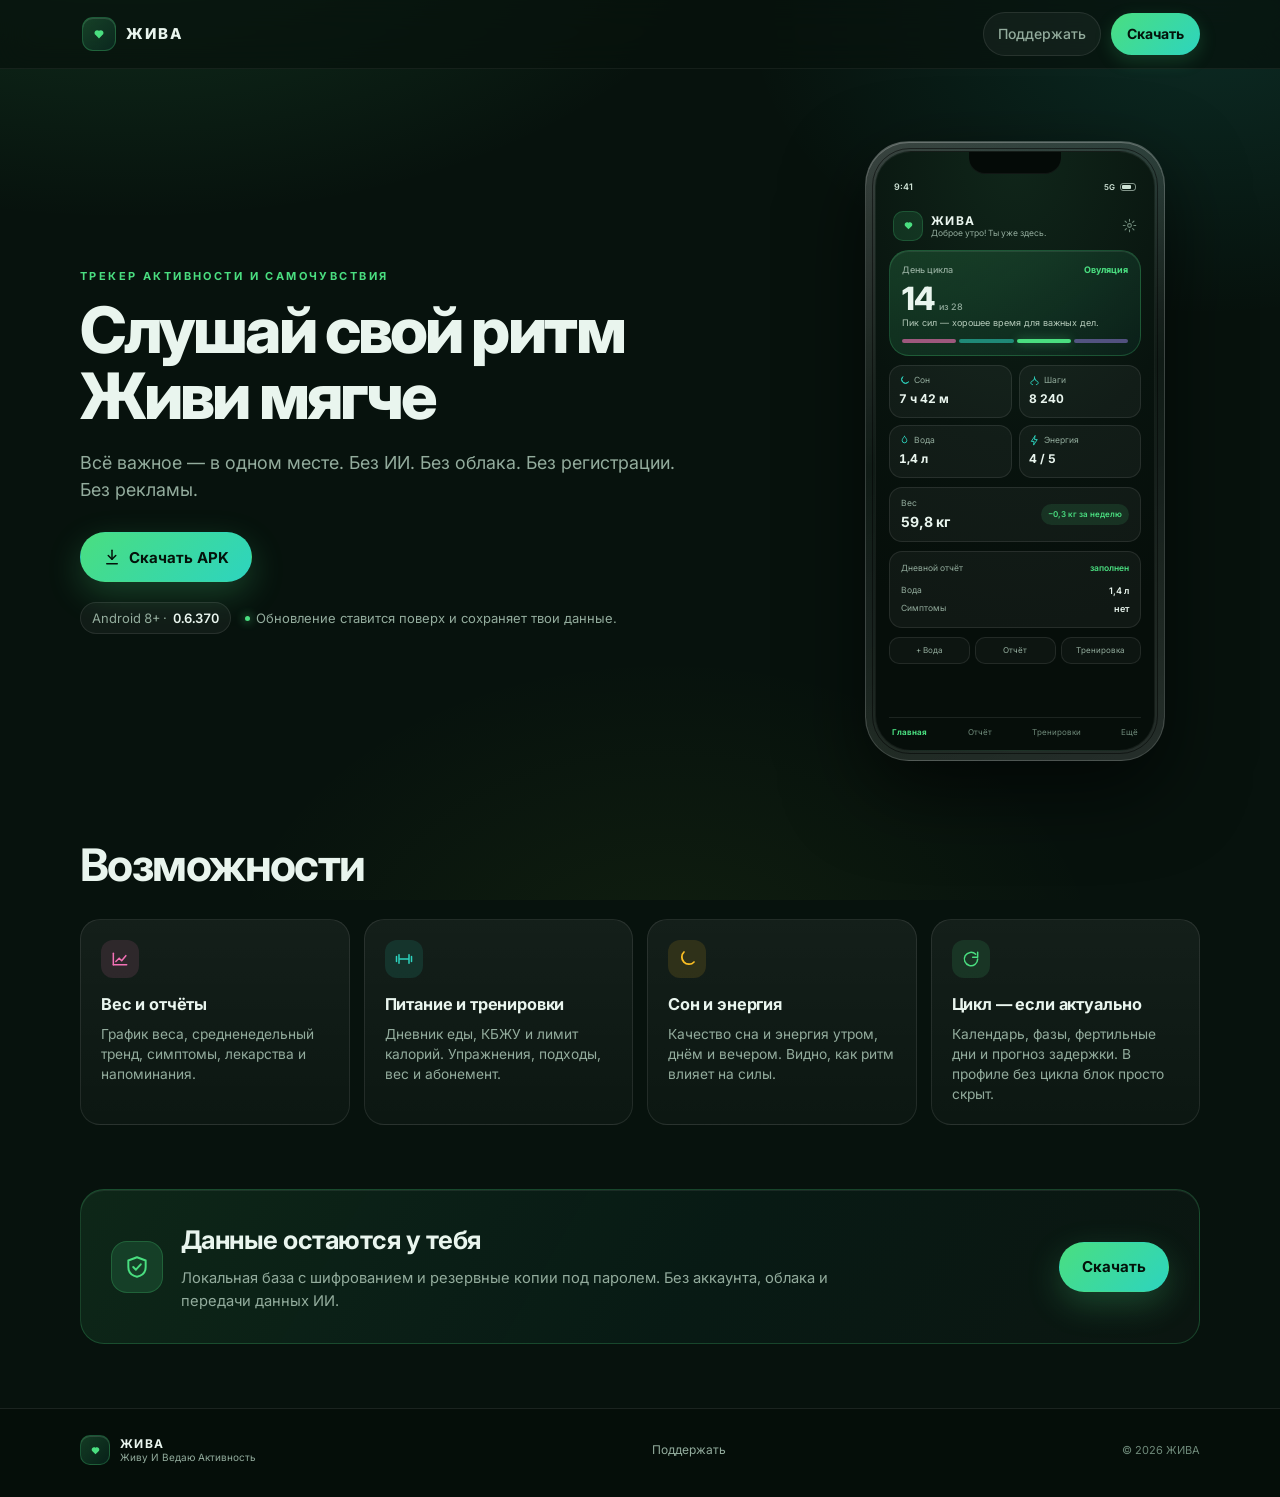
==== commit 4b7d60f5: "site: поддержка в новой вкладке и строка обновления" ====
--- a/index.html
+++ b/index.html
@@ -37,7 +37,7 @@
         <span class="brand-name">ЖИВА</span>
       </a>
       <nav class="nav" aria-label="Основное">
-        <a class="nav-support" href="https://boosty.to/lady_esha">Поддержать</a>
+        <a class="nav-support" href="https://boosty.to/lady_esha" target="_blank" rel="noopener">Поддержать</a>
         <a class="nav-download" href="#download">Скачать</a>
       </nav>
     </div>
@@ -59,10 +59,8 @@
 
         <p class="meta">
           <span class="pill">Android 8+ · <span data-version>0.6.370</span></span>
-          <span class="meta-note">Без аккаунта</span>
-          <span class="meta-note">Без облака</span>
+          <span class="meta-note">Обновление ставится поверх и сохраняет твои данные.</span>
         </p>
-        <p class="install-note">Обновление ставится поверх и сохраняет твои данные.</p>
       </div>
 
       <div class="hero-visual">
@@ -237,7 +235,7 @@
         </span>
       </div>
       <div class="footer-links">
-        <a href="https://boosty.to/lady_esha">Поддержать</a>
+        <a href="https://boosty.to/lady_esha" target="_blank" rel="noopener">Поддержать</a>
       </div>
       <p class="copyright">© 2026 ЖИВА</p>
     </div>
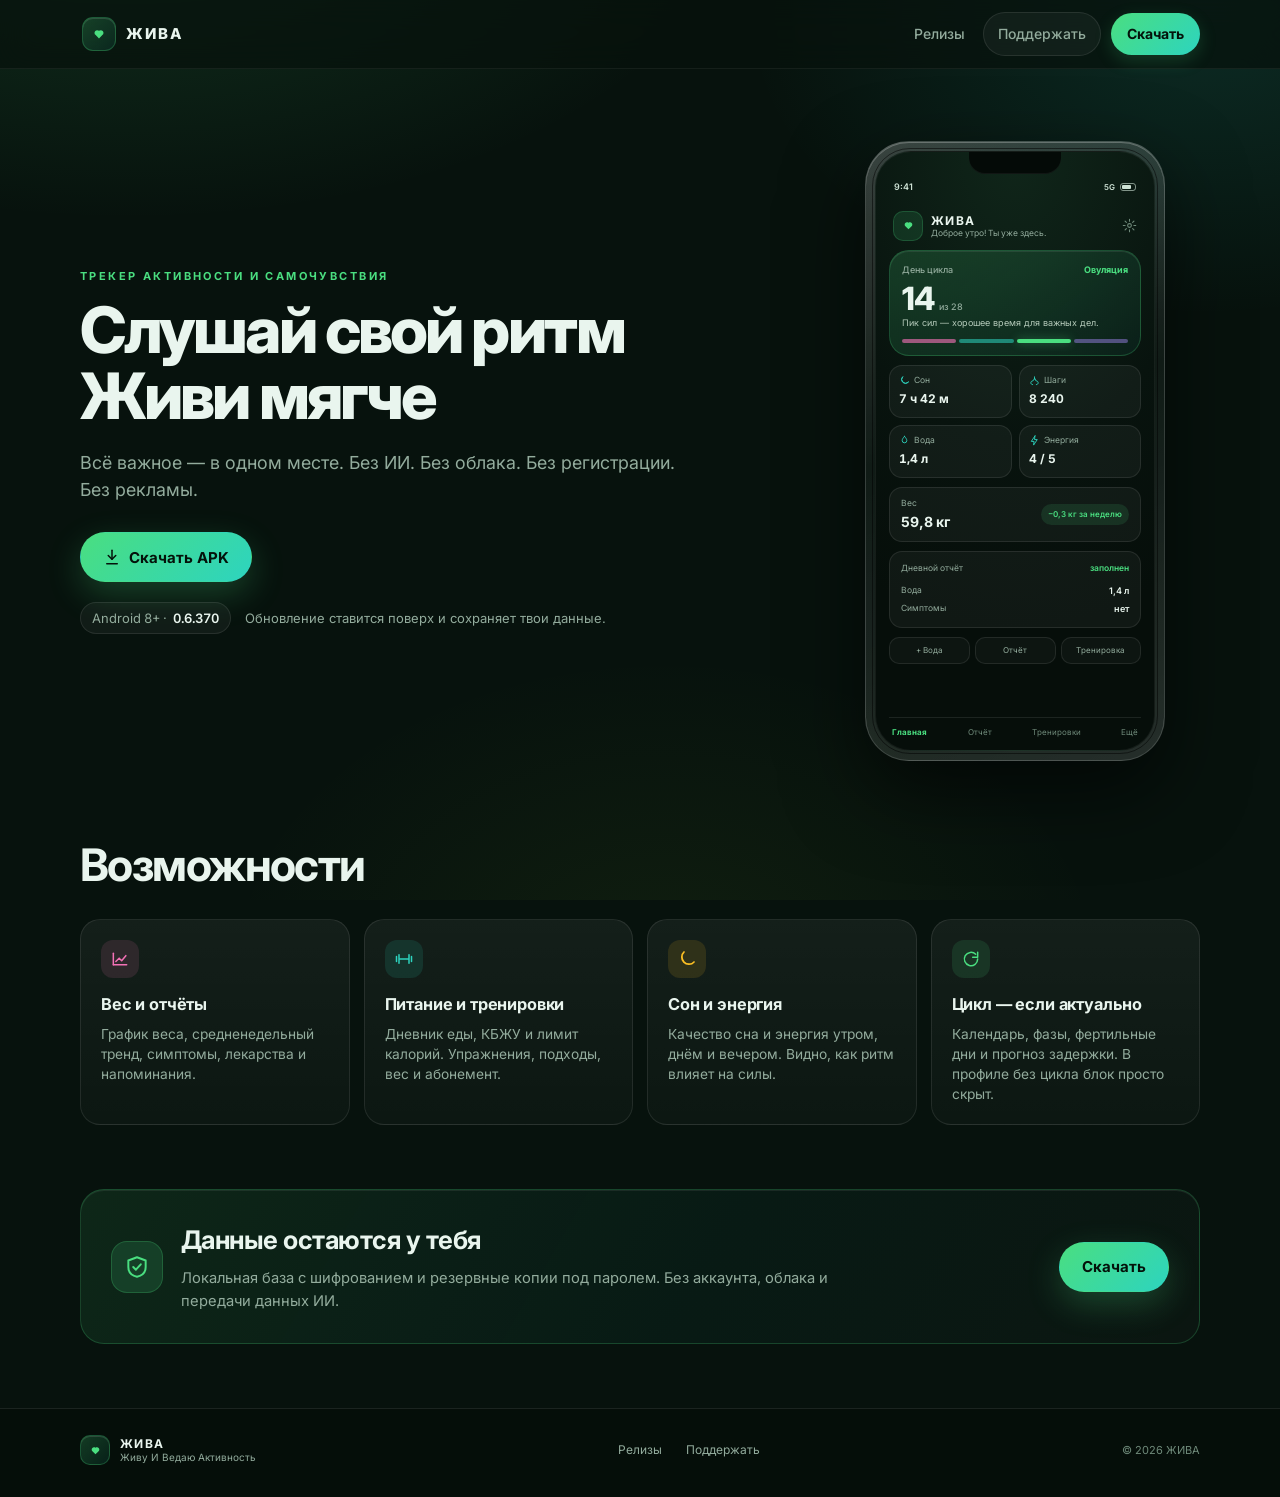
==== commit 00b96762: "site: релиз-ноты с историей версий и превью" ====
--- a/index.html
+++ b/index.html
@@ -37,6 +37,7 @@
         <span class="brand-name">ЖИВА</span>
       </a>
       <nav class="nav" aria-label="Основное">
+        <a class="nav-notes" href="releases.html">Релизы</a>
         <a class="nav-support" href="https://boosty.to/lady_esha" target="_blank" rel="noopener">Поддержать</a>
         <a class="nav-download" href="#download">Скачать</a>
       </nav>
@@ -235,6 +236,7 @@
         </span>
       </div>
       <div class="footer-links">
+        <a href="releases.html">Релизы</a>
         <a href="https://boosty.to/lady_esha" target="_blank" rel="noopener">Поддержать</a>
       </div>
       <p class="copyright">© 2026 ЖИВА</p>
--- a/styles.css
+++ b/styles.css
@@ -155,6 +155,11 @@
   background: var(--panel-hover);
 }
 
+.nav a[aria-current="page"] {
+  color: var(--text);
+  background: var(--panel);
+}
+
 .nav .nav-download {
   margin-left: 6px;
   padding: 10px 16px;
@@ -304,18 +309,7 @@
 }
 
 .meta-note {
-  display: inline-flex;
-  align-items: center;
-  gap: 6px;
-}
-
-.meta-note::before {
-  content: "";
-  width: 5px;
-  height: 5px;
-  border-radius: 50%;
-  background: var(--accent);
-  box-shadow: 0 0 10px var(--accent);
+  display: inline;
 }
 
 .install-note {
@@ -861,6 +855,172 @@
   white-space: nowrap;
 }
 
+.notes {
+  padding: clamp(36px, 6vw, 64px) 0 clamp(44px, 7vw, 72px);
+}
+
+.notes-head {
+  max-width: 720px;
+  animation: rise 0.7s cubic-bezier(0.2, 0.7, 0.3, 1) both;
+}
+
+.notes-head .lead {
+  max-width: 62ch;
+}
+
+.notes-list {
+  display: grid;
+  gap: 14px;
+  margin-top: clamp(28px, 4vw, 40px);
+}
+
+.release {
+  padding: clamp(20px, 3vw, 28px);
+  border: 1px solid var(--line);
+  border-radius: 22px;
+  background: linear-gradient(180deg, rgba(255, 255, 255, 0.055), rgba(255, 255, 255, 0.02));
+}
+
+.release.is-latest {
+  border-color: rgba(74, 222, 128, 0.24);
+  background: linear-gradient(120deg, rgba(74, 222, 128, 0.1), rgba(45, 212, 191, 0.045) 55%, rgba(255, 255, 255, 0.02));
+  box-shadow: inset 0 1px 0 rgba(255, 255, 255, 0.07);
+}
+
+.release-top {
+  display: flex;
+  flex-wrap: wrap;
+  align-items: center;
+  gap: 8px 14px;
+}
+
+.release-version {
+  margin: 0;
+  font-size: clamp(1.2rem, 2.3vw, 1.5rem);
+  font-variant-numeric: tabular-nums;
+  font-weight: 800;
+  letter-spacing: -0.02em;
+}
+
+.release-badge {
+  padding: 4px 10px;
+  border-radius: 999px;
+  background: rgba(74, 222, 128, 0.14);
+  color: var(--accent);
+  font-size: 11px;
+  font-weight: 700;
+  letter-spacing: 0.02em;
+}
+
+.release-date {
+  margin-left: auto;
+  color: var(--muted-2);
+  font-size: 13px;
+  font-variant-numeric: tabular-nums;
+}
+
+.release-summary {
+  max-width: 78ch;
+  margin: 12px 0 0;
+  color: var(--muted);
+  font-size: 0.95rem;
+}
+
+.release-list {
+  display: grid;
+  gap: 7px;
+  margin: 14px 0 0;
+  padding: 0;
+  list-style: none;
+}
+
+.release-list li {
+  position: relative;
+  padding-left: 20px;
+  color: #b6cbbb;
+  font-size: 0.92rem;
+}
+
+.release-list li::before {
+  content: "";
+  position: absolute;
+  top: 0.62em;
+  left: 4px;
+  width: 6px;
+  height: 6px;
+  border-radius: 50%;
+  background: var(--accent);
+}
+
+.release-permalink {
+  display: inline-flex;
+  align-items: center;
+  gap: 7px;
+  margin-top: 16px;
+  color: var(--accent);
+  font-size: 13px;
+  font-weight: 600;
+  text-decoration: none;
+  transition: color 0.2s ease;
+}
+
+.release-permalink:hover {
+  color: #86efac;
+}
+
+.release-permalink svg {
+  width: 14px;
+  height: 14px;
+  flex: none;
+  fill: none;
+  stroke: currentColor;
+  stroke-linecap: round;
+  stroke-linejoin: round;
+  stroke-width: 2;
+}
+
+.back-link {
+  display: inline-flex;
+  align-items: center;
+  gap: 7px;
+  margin-bottom: 22px;
+  color: var(--muted);
+  font-size: 13px;
+  font-weight: 600;
+  text-decoration: none;
+  transition: color 0.2s ease;
+}
+
+.back-link:hover {
+  color: var(--text);
+}
+
+.back-link svg {
+  width: 15px;
+  height: 15px;
+  fill: none;
+  stroke: currentColor;
+  stroke-linecap: round;
+  stroke-linejoin: round;
+  stroke-width: 2;
+}
+
+.release-page .notes-head {
+  max-width: 760px;
+}
+
+.release-page .release {
+  max-width: 820px;
+  margin-top: 26px;
+}
+
+.release-heading {
+  margin: 0 0 4px;
+  font-size: 1rem;
+  font-weight: 700;
+  letter-spacing: -0.01em;
+}
+
 .site-footer {
   border-top: 1px solid var(--line);
   background: rgba(4, 10, 7, 0.4);
@@ -996,6 +1156,7 @@
   }
 
   .nav .nav-support,
+  .nav .nav-notes,
   .nav .nav-download {
     margin-left: 0;
     padding: 8px 10px;
@@ -1083,6 +1244,17 @@
   }
 }
 
+@media (max-width: 520px) {
+  .nav .nav-support {
+    display: none;
+  }
+
+  .release-date {
+    margin-left: 0;
+    width: 100%;
+  }
+}
+
 @media (prefers-reduced-motion: reduce) {
   html {
     scroll-behavior: auto;
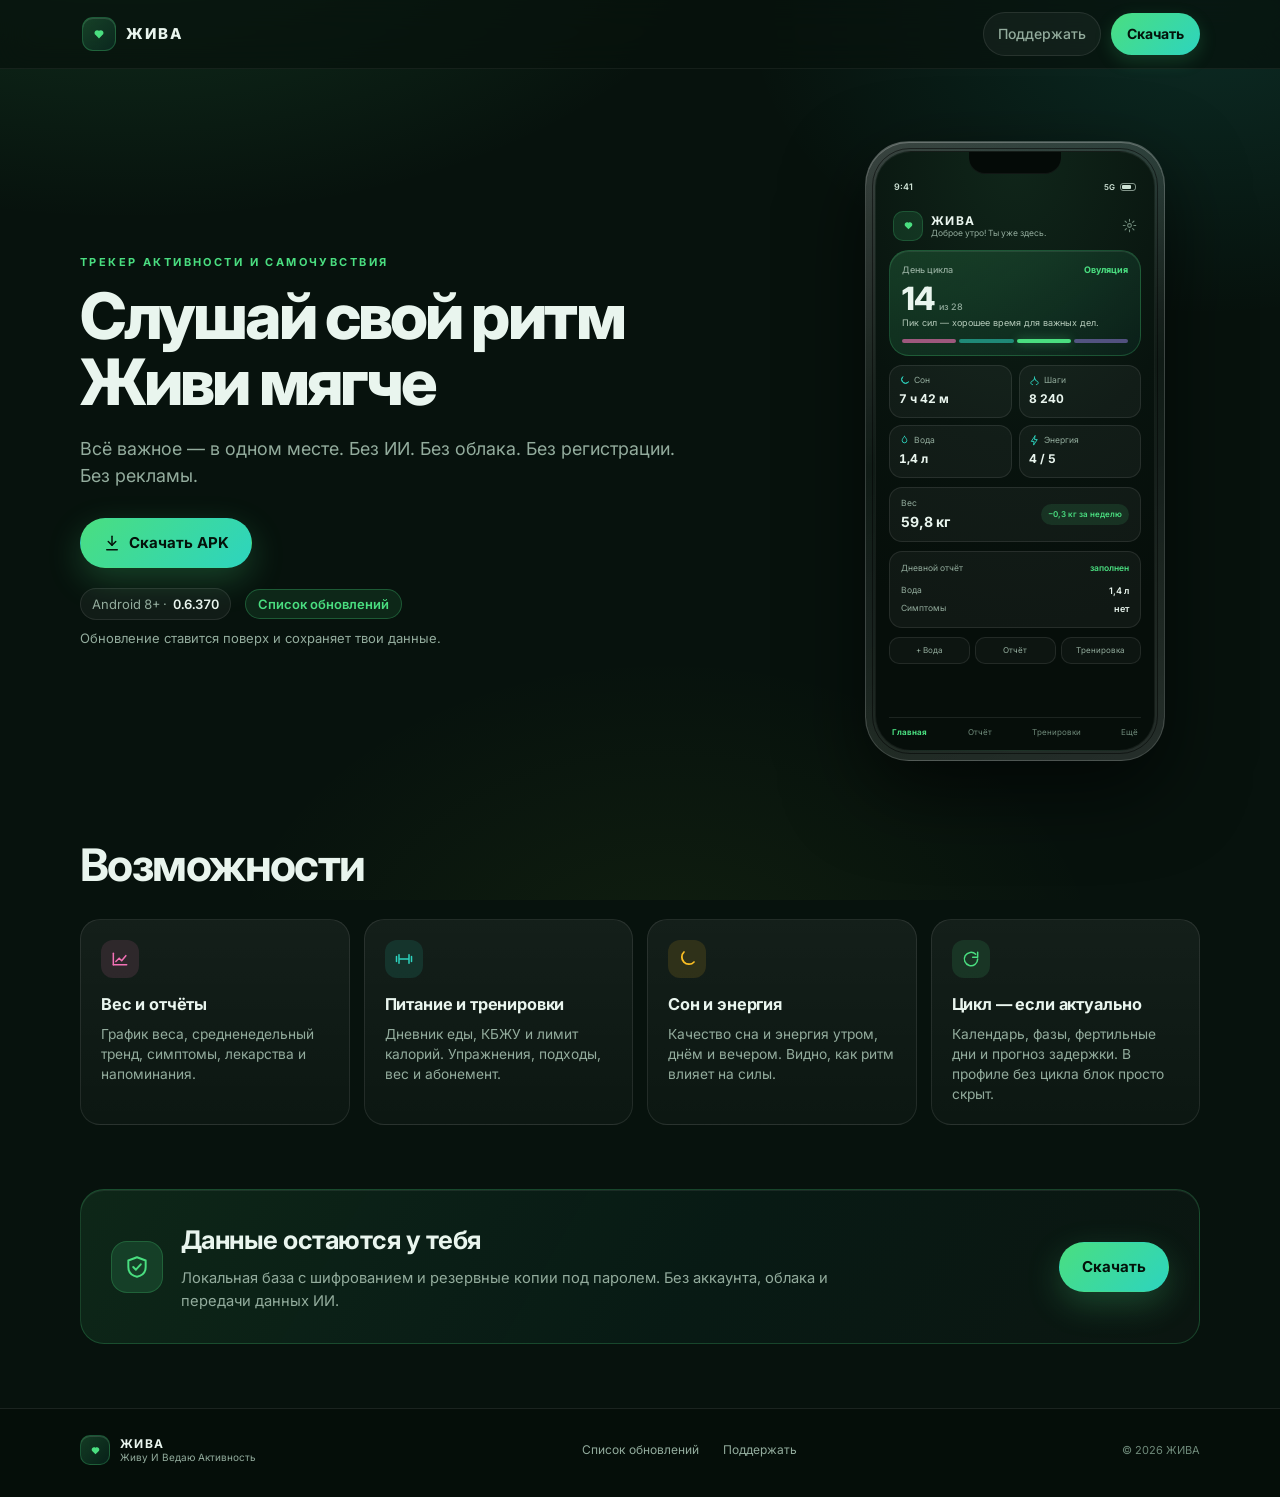
==== commit 79ee6b20: "site: правки списка обновлений и главной" ====
--- a/index.html
+++ b/index.html
@@ -37,7 +37,6 @@
         <span class="brand-name">ЖИВА</span>
       </a>
       <nav class="nav" aria-label="Основное">
-        <a class="nav-notes" href="releases.html">Релизы</a>
         <a class="nav-support" href="https://boosty.to/lady_esha" target="_blank" rel="noopener">Поддержать</a>
         <a class="nav-download" href="#download">Скачать</a>
       </nav>
@@ -58,10 +57,11 @@
           </a>
         </div>
 
-        <p class="meta">
-          <span class="pill">Android 8+ · <span data-version>0.6.370</span></span>
+        <div class="meta">
+          <span class="pill">Android 8+ · <span data-version>0.8.378</span></span>
+          <a class="meta-link" href="releases.html">Список обновлений</a>
           <span class="meta-note">Обновление ставится поверх и сохраняет твои данные.</span>
-        </p>
+        </div>
       </div>
 
       <div class="hero-visual">
@@ -236,7 +236,7 @@
         </span>
       </div>
       <div class="footer-links">
-        <a href="releases.html">Релизы</a>
+        <a href="releases.html">Список обновлений</a>
         <a href="https://boosty.to/lady_esha" target="_blank" rel="noopener">Поддержать</a>
       </div>
       <p class="copyright">© 2026 ЖИВА</p>
--- a/styles.css
+++ b/styles.css
@@ -155,11 +155,6 @@
   background: var(--panel-hover);
 }
 
-.nav a[aria-current="page"] {
-  color: var(--text);
-  background: var(--panel);
-}
-
 .nav .nav-download {
   margin-left: 6px;
   padding: 10px 16px;
@@ -309,7 +304,28 @@
 }
 
 .meta-note {
-  display: inline;
+  flex-basis: 100%;
+}
+
+.meta-link {
+  display: inline-flex;
+  align-items: center;
+  min-height: 30px;
+  padding: 4px 12px;
+  border: 1px solid rgba(74, 222, 128, 0.28);
+  border-radius: 999px;
+  background: rgba(74, 222, 128, 0.1);
+  color: var(--accent);
+  font-size: 13px;
+  font-weight: 600;
+  text-decoration: none;
+  transition: background-color 0.2s ease, border-color 0.2s ease, color 0.2s ease;
+}
+
+.meta-link:hover {
+  border-color: rgba(74, 222, 128, 0.45);
+  background: rgba(74, 222, 128, 0.16);
+  color: #86efac;
 }
 
 .install-note {
@@ -1009,6 +1025,11 @@
   max-width: 760px;
 }
 
+.release-page h1 {
+  max-width: none;
+  font-size: clamp(2rem, 4.4vw, 3.4rem);
+}
+
 .release-page .release {
   max-width: 820px;
   margin-top: 26px;
@@ -1156,7 +1177,6 @@
   }
 
   .nav .nav-support,
-  .nav .nav-notes,
   .nav .nav-download {
     margin-left: 0;
     padding: 8px 10px;
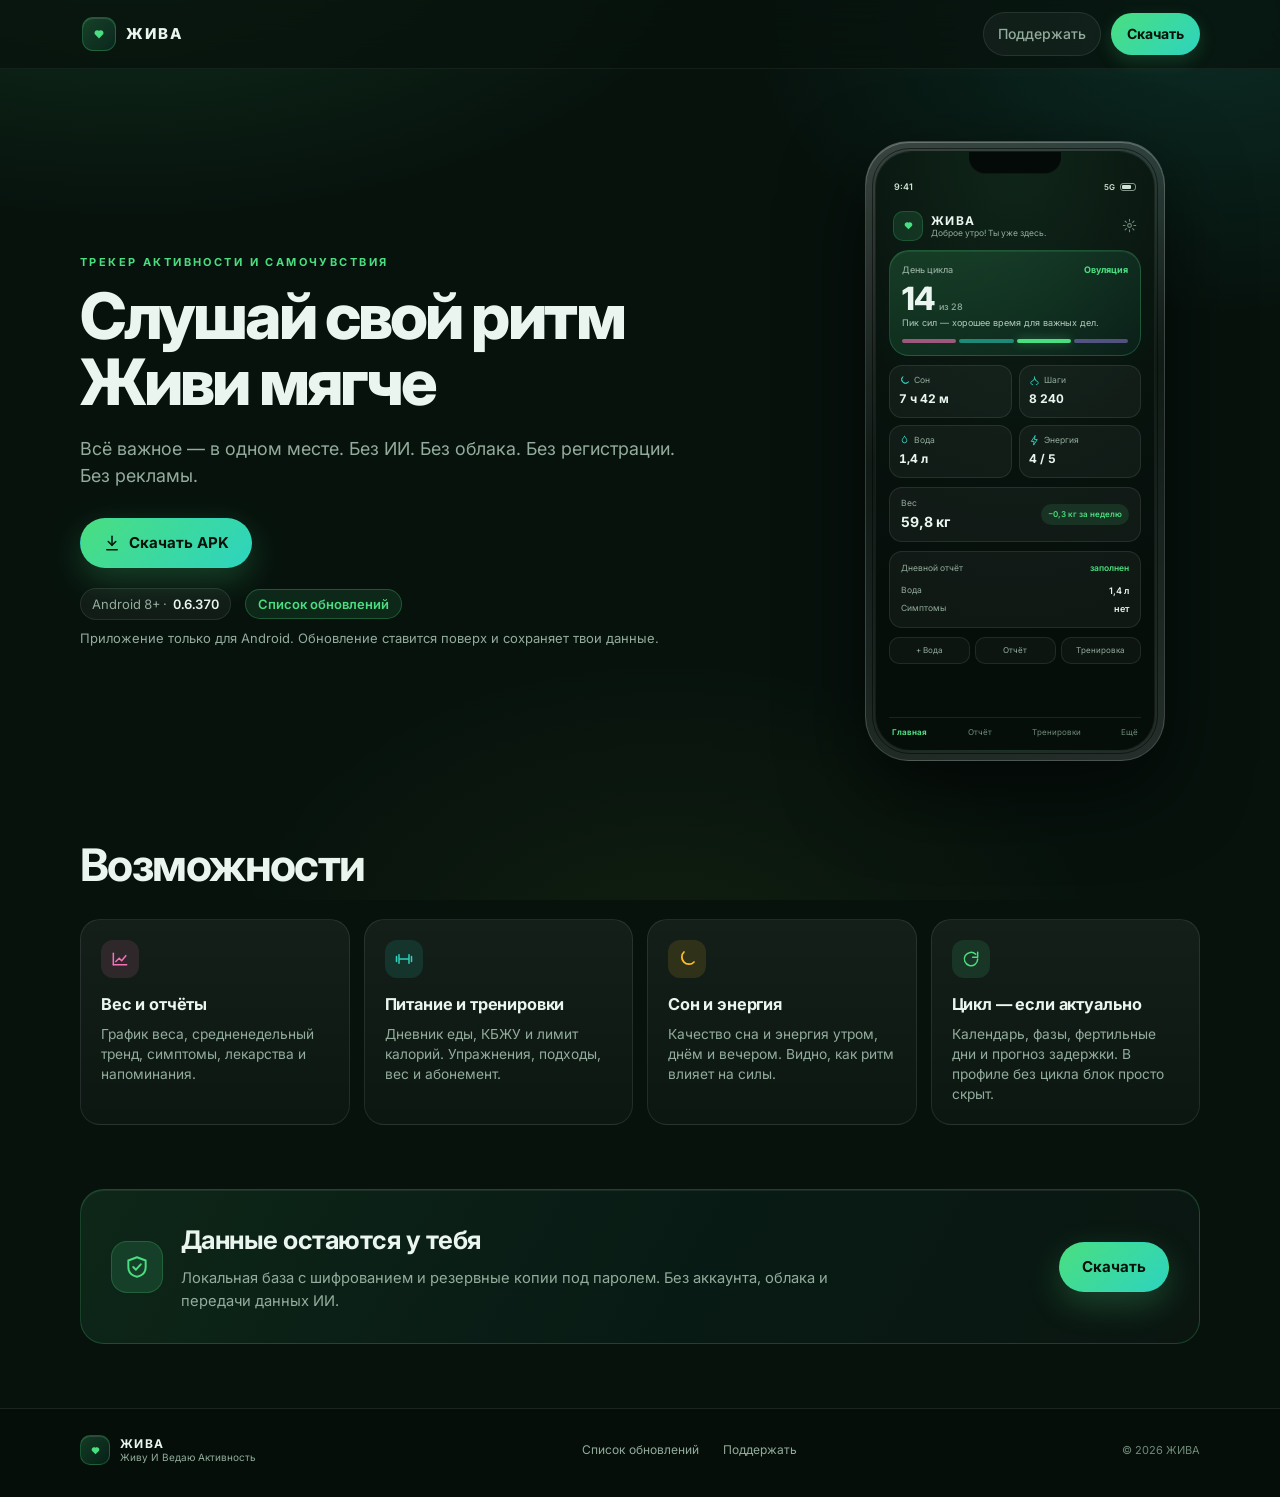
==== commit 4f556f1b: "site: правки страниц версий и пометка про Android" ====
--- a/index.html
+++ b/index.html
@@ -60,7 +60,7 @@
         <div class="meta">
           <span class="pill">Android 8+ · <span data-version>0.8.378</span></span>
           <a class="meta-link" href="releases.html">Список обновлений</a>
-          <span class="meta-note">Обновление ставится поверх и сохраняет твои данные.</span>
+          <span class="meta-note">Приложение только для Android. Обновление ставится поверх и сохраняет твои данные.</span>
         </div>
       </div>
 
--- a/styles.css
+++ b/styles.css
@@ -224,6 +224,7 @@
 .cta-row {
   display: flex;
   flex-wrap: wrap;
+  align-items: center;
   gap: 10px;
   margin-top: 28px;
   scroll-margin-top: 96px;
@@ -928,6 +929,11 @@
   letter-spacing: 0.02em;
 }
 
+.release-badge.is-outdated {
+  background: rgba(255, 255, 255, 0.07);
+  color: var(--muted);
+}
+
 .release-date {
   margin-left: auto;
   color: var(--muted-2);
@@ -1022,12 +1028,16 @@
 }
 
 .release-page .notes-head {
-  max-width: 760px;
+  max-width: 860px;
 }
 
 .release-page h1 {
   max-width: none;
-  font-size: clamp(2rem, 4.4vw, 3.4rem);
+  font-size: clamp(2rem, 4.2vw, 3.3rem);
+}
+
+.cta-row .release-badge {
+  align-self: center;
 }
 
 .release-page .release {
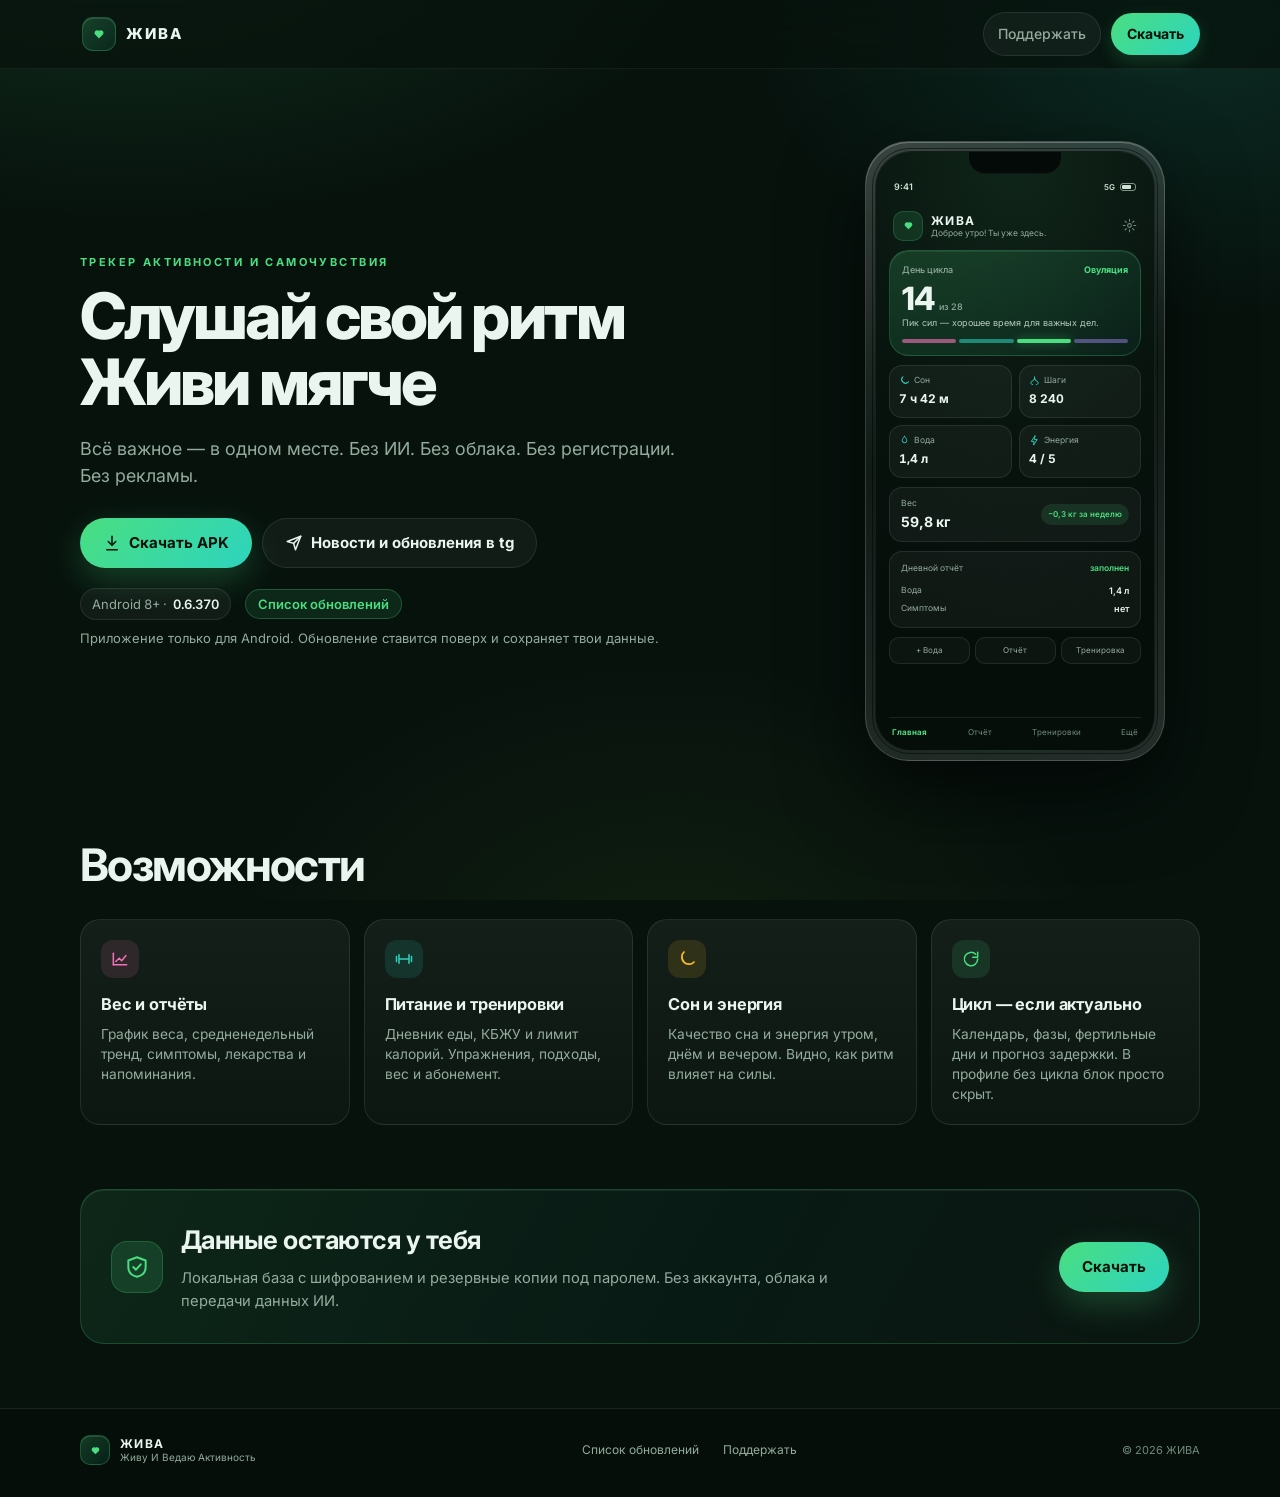
==== commit 36d73900: "site: кнопка Telegram на главной" ====
--- a/index.html
+++ b/index.html
@@ -55,6 +55,10 @@
             <svg viewBox="0 0 24 24" aria-hidden="true"><path d="M12 3v12"/><path d="m7 10 5 5 5-5"/><path d="M5 21h14"/></svg>
             Скачать APK
           </a>
+          <a class="btn btn-ghost" href="https://t.me/zhiva_info" target="_blank" rel="noopener">
+            <svg viewBox="0 0 24 24" aria-hidden="true"><path d="m21 3-9.5 9.5"/><path d="M21 3 14 21l-2.5-8.5L3 10Z"/></svg>
+            Новости и обновления в tg
+          </a>
         </div>
 
         <div class="meta">
--- a/styles.css
+++ b/styles.css
@@ -1298,3 +1298,93 @@
     transition-duration: 0.001ms !important;
   }
 }
+
+.release-page {
+  padding: clamp(36px, 6vw, 64px) 0 clamp(40px, 7vw, 72px);
+}
+
+.release-hero {
+  max-width: 720px;
+  margin-bottom: clamp(24px, 4vw, 36px);
+}
+
+.release-hero h1 {
+  max-width: none;
+  margin: 0 0 14px;
+  font-size: clamp(2.2rem, 5.5vw, 3.8rem);
+}
+
+.release-list {
+  display: grid;
+  gap: 10px;
+}
+
+.release-card {
+  padding: clamp(16px, 3vw, 22px);
+  border: 1px solid var(--line);
+  border-radius: 20px;
+  background: linear-gradient(160deg, rgba(255, 255, 255, 0.06), rgba(255, 255, 255, 0.025));
+}
+
+.release-head {
+  display: flex;
+  align-items: center;
+  justify-content: space-between;
+  gap: 12px;
+  margin-bottom: 10px;
+}
+
+.release-tag {
+  color: var(--accent);
+  font-size: 1.05rem;
+  font-weight: 800;
+  letter-spacing: -0.02em;
+}
+
+.release-date {
+  color: var(--muted-2);
+  font-size: 12px;
+}
+
+.release-notes {
+  margin: 0;
+  color: var(--muted);
+  font-size: 0.9rem;
+  line-height: 1.5;
+  white-space: pre-line;
+}
+
+.release-actions {
+  display: flex;
+  gap: 8px;
+  margin-top: 14px;
+}
+
+.release-actions .btn {
+  min-height: 44px;
+  padding: 0 18px;
+  font-size: 14px;
+}
+
+.release-loading,
+.release-fallback {
+  color: var(--muted);
+}
+
+.release-fallback {
+  display: grid;
+  gap: 12px;
+  justify-items: start;
+}
+
+@media (max-width: 640px) {
+  .release-head {
+    align-items: flex-start;
+    flex-direction: column;
+    gap: 2px;
+  }
+
+  .release-actions .btn {
+    width: auto;
+  }
+}
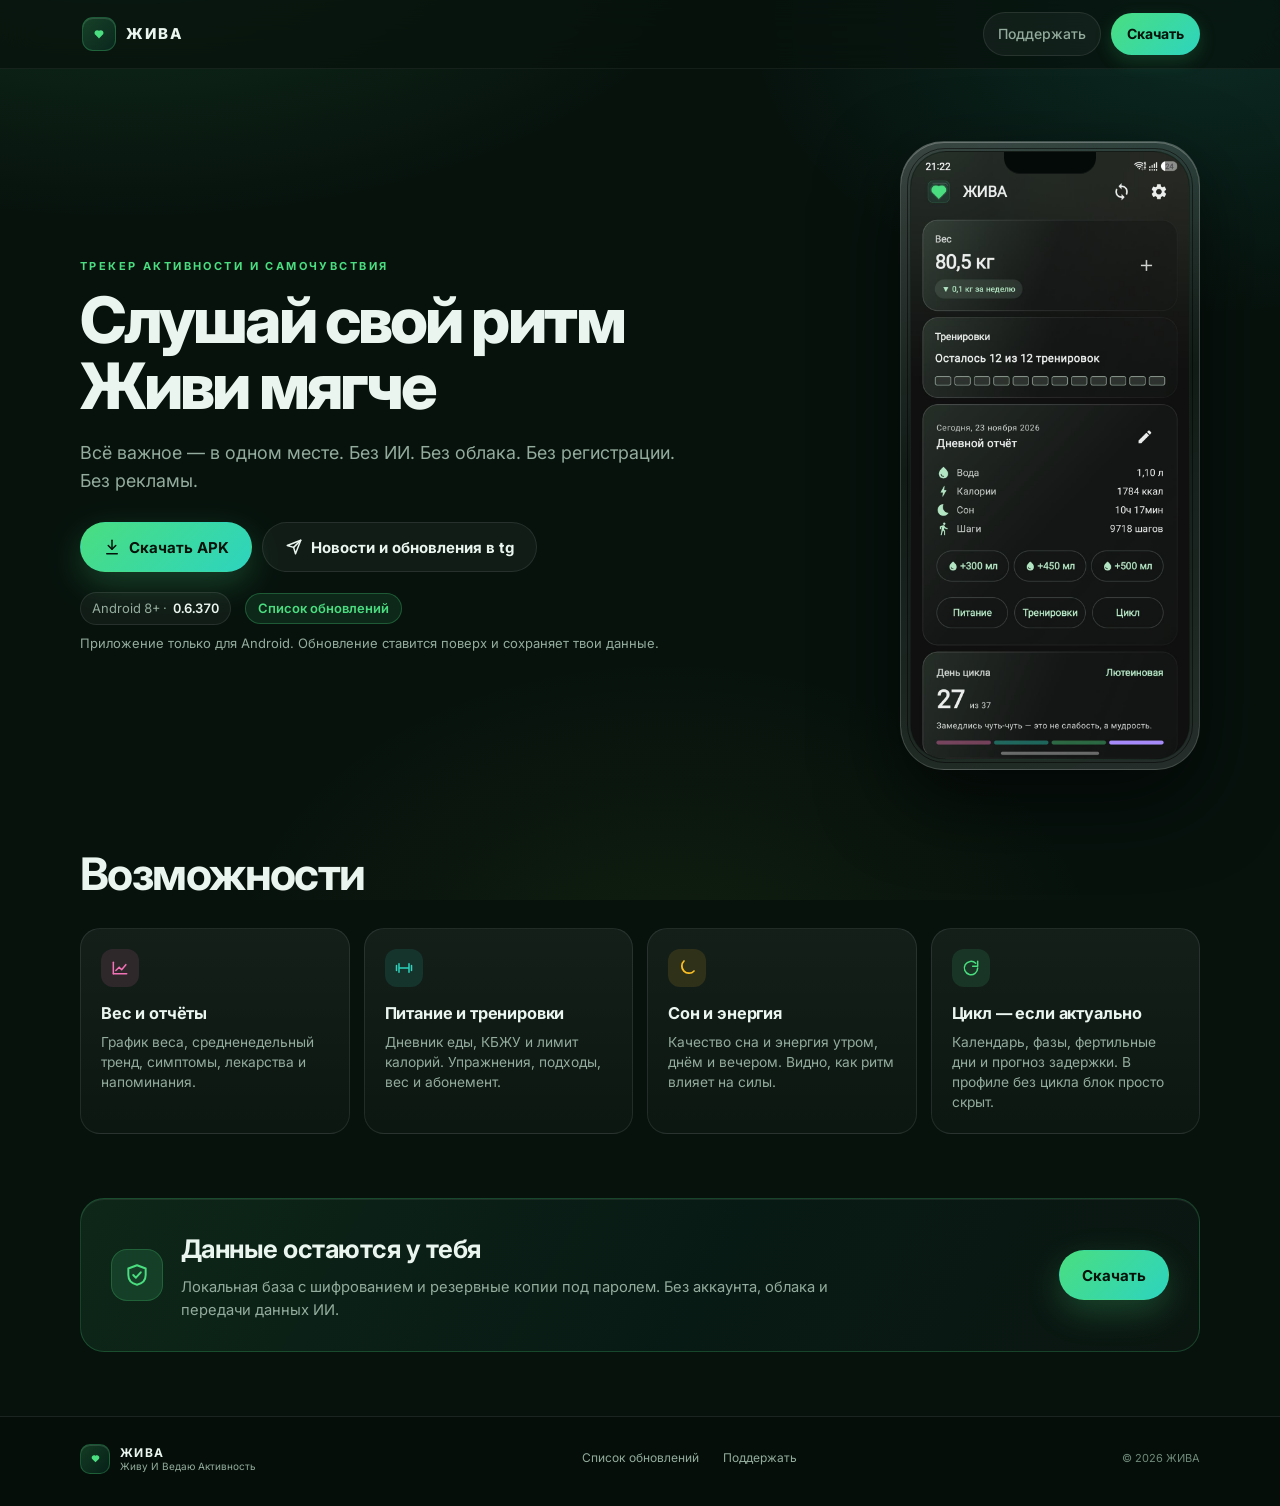
==== commit 043225ca: "site: реальный скриншот приложения и выравнивание макета" ====
--- a/index.html
+++ b/index.html
@@ -69,106 +69,10 @@
       </div>
 
       <div class="hero-visual">
-        <div class="phone" role="img" aria-label="Главный экран ЖИВА: цикл, сон, шаги, вода, энергия и вес">
+        <div class="phone">
           <div class="phone-screen">
             <span class="notch" aria-hidden="true"></span>
-
-            <div class="status-bar" aria-hidden="true">
-              <span>9:41</span>
-              <span class="status-right">
-                <span class="status-net">5G</span>
-                <span class="battery"><span></span></span>
-              </span>
-            </div>
-
-            <div class="app-head">
-              <span class="app-mark" aria-hidden="true">
-                <svg viewBox="0 0 108 108"><path d="M54,42 C54,42 54,36 54,36 C48,32 38,32 34,38 C28,44 28,54 36,60 L54,78 L72,60 C80,54 80,44 74,38 C70,32 60,32 54,36Z"/></svg>
-              </span>
-              <span class="app-head-text">
-                <strong>ЖИВА</strong>
-                <span>Доброе утро! Ты уже здесь.</span>
-              </span>
-              <span class="app-gear" aria-hidden="true">
-                <svg viewBox="0 0 24 24"><circle cx="12" cy="12" r="3"/><path d="M12 2v3M12 19v3M4.9 4.9 7 7M17 17l2.1 2.1M2 12h3M19 12h3M4.9 19.1 7 17M17 7l2.1-2.1"/></svg>
-              </span>
-            </div>
-
-            <div class="cycle-card">
-              <div class="cycle-top">
-                <span>День цикла</span>
-                <span class="phase">Овуляция</span>
-              </div>
-              <div class="cycle-number">14 <small>из 28</small></div>
-              <p>Пик сил — хорошее время для важных дел.</p>
-              <div class="cycle-track" aria-hidden="true">
-                <span class="seg-1"></span>
-                <span class="seg-2"></span>
-                <span class="seg-3"></span>
-                <span class="seg-4"></span>
-              </div>
-            </div>
-
-            <div class="mini-grid">
-              <div class="mini">
-                <span class="mini-label">
-                  <svg viewBox="0 0 24 24" aria-hidden="true"><path d="M20.5 15.5A8.5 8.5 0 1 1 8.5 3.5a7 7 0 0 0 12 12Z"/></svg>
-                  Сон
-                </span>
-                <strong>7 ч 42 м</strong>
-              </div>
-              <div class="mini">
-                <span class="mini-label">
-                  <svg viewBox="0 0 24 24" aria-hidden="true"><path d="M8 21c-2.2 0-4-1.8-4-4 0-2.4 2-4.3 4.4-4L12 8l2.1 1.1"/><path d="M16 21c2.2 0 4-1.8 4-4 0-2.4-2-4.3-4.4-4L12 8"/><path d="M12 8V4"/></svg>
-                  Шаги
-                </span>
-                <strong>8 240</strong>
-              </div>
-              <div class="mini">
-                <span class="mini-label">
-                  <svg viewBox="0 0 24 24" aria-hidden="true"><path d="M12 3c3 3.5 5 6.2 5 9a5 5 0 0 1-10 0c0-2.8 2-5.5 5-9Z"/></svg>
-                  Вода
-                </span>
-                <strong>1,4 л</strong>
-              </div>
-              <div class="mini">
-                <span class="mini-label">
-                  <svg viewBox="0 0 24 24" aria-hidden="true"><path d="m13 2-8 12h6l-1 8 8-12h-6l1-8Z"/></svg>
-                  Энергия
-                </span>
-                <strong>4 / 5</strong>
-              </div>
-            </div>
-
-            <div class="weight-card">
-              <span class="weight-main">
-                <span class="mini-label">Вес</span>
-                <strong>59,8 кг</strong>
-              </span>
-              <span class="trend">−0,3 кг за неделю</span>
-            </div>
-
-            <div class="report-card" aria-hidden="true">
-              <div class="report-top">
-                <span>Дневной отчёт</span>
-                <span class="done">заполнен</span>
-              </div>
-              <div class="report-row"><span>Вода</span><strong>1,4 л</strong></div>
-              <div class="report-row"><span>Симптомы</span><strong>нет</strong></div>
-            </div>
-
-            <div class="quick-row" aria-hidden="true">
-              <span>+ Вода</span>
-              <span>Отчёт</span>
-              <span>Тренировка</span>
-            </div>
-
-            <div class="app-nav" aria-hidden="true">
-              <span class="active">Главная</span>
-              <span>Отчёт</span>
-              <span>Тренировки</span>
-              <span>Ещё</span>
-            </div>
+            <img class="phone-shot" src="app-screen.jpg" width="900" height="1950" alt="Главный экран приложения ЖИВА: вес, дневной отчёт, цикл и тренировки">
           </div>
         </div>
       </div>
--- a/styles.css
+++ b/styles.css
@@ -174,7 +174,7 @@
 
 .hero {
   display: grid;
-  grid-template-columns: minmax(0, 1.3fr) minmax(300px, 0.7fr);
+  grid-template-columns: minmax(0, 1fr) auto;
   align-items: center;
   gap: clamp(24px, 5vw, 64px);
   padding: clamp(36px, 6vw, 72px) 0 clamp(44px, 7vw, 80px);
@@ -354,7 +354,7 @@
 .phone {
   position: relative;
   width: clamp(280px, 29vw, 300px);
-  aspect-ratio: 9 / 18.6;
+  aspect-ratio: 9 / 18.86;
   padding: 9px;
   border: 1px solid rgba(255, 255, 255, 0.14);
   border-radius: 44px;
@@ -373,15 +373,19 @@
 
 .phone-screen {
   position: relative;
-  display: flex;
   height: 100%;
-  flex-direction: column;
-  gap: 9px;
   overflow: hidden;
-  padding: 28px 13px 10px;
+  padding: 0;
   border: 1px solid rgba(255, 255, 255, 0.06);
   border-radius: 36px;
   background: radial-gradient(120% 80% at 50% 0%, #10261a 0%, #08130e 60%, #060e0a 100%);
+}
+
+.phone-shot {
+  display: block;
+  width: 100%;
+  height: 100%;
+  object-fit: cover;
 }
 
 .notch {
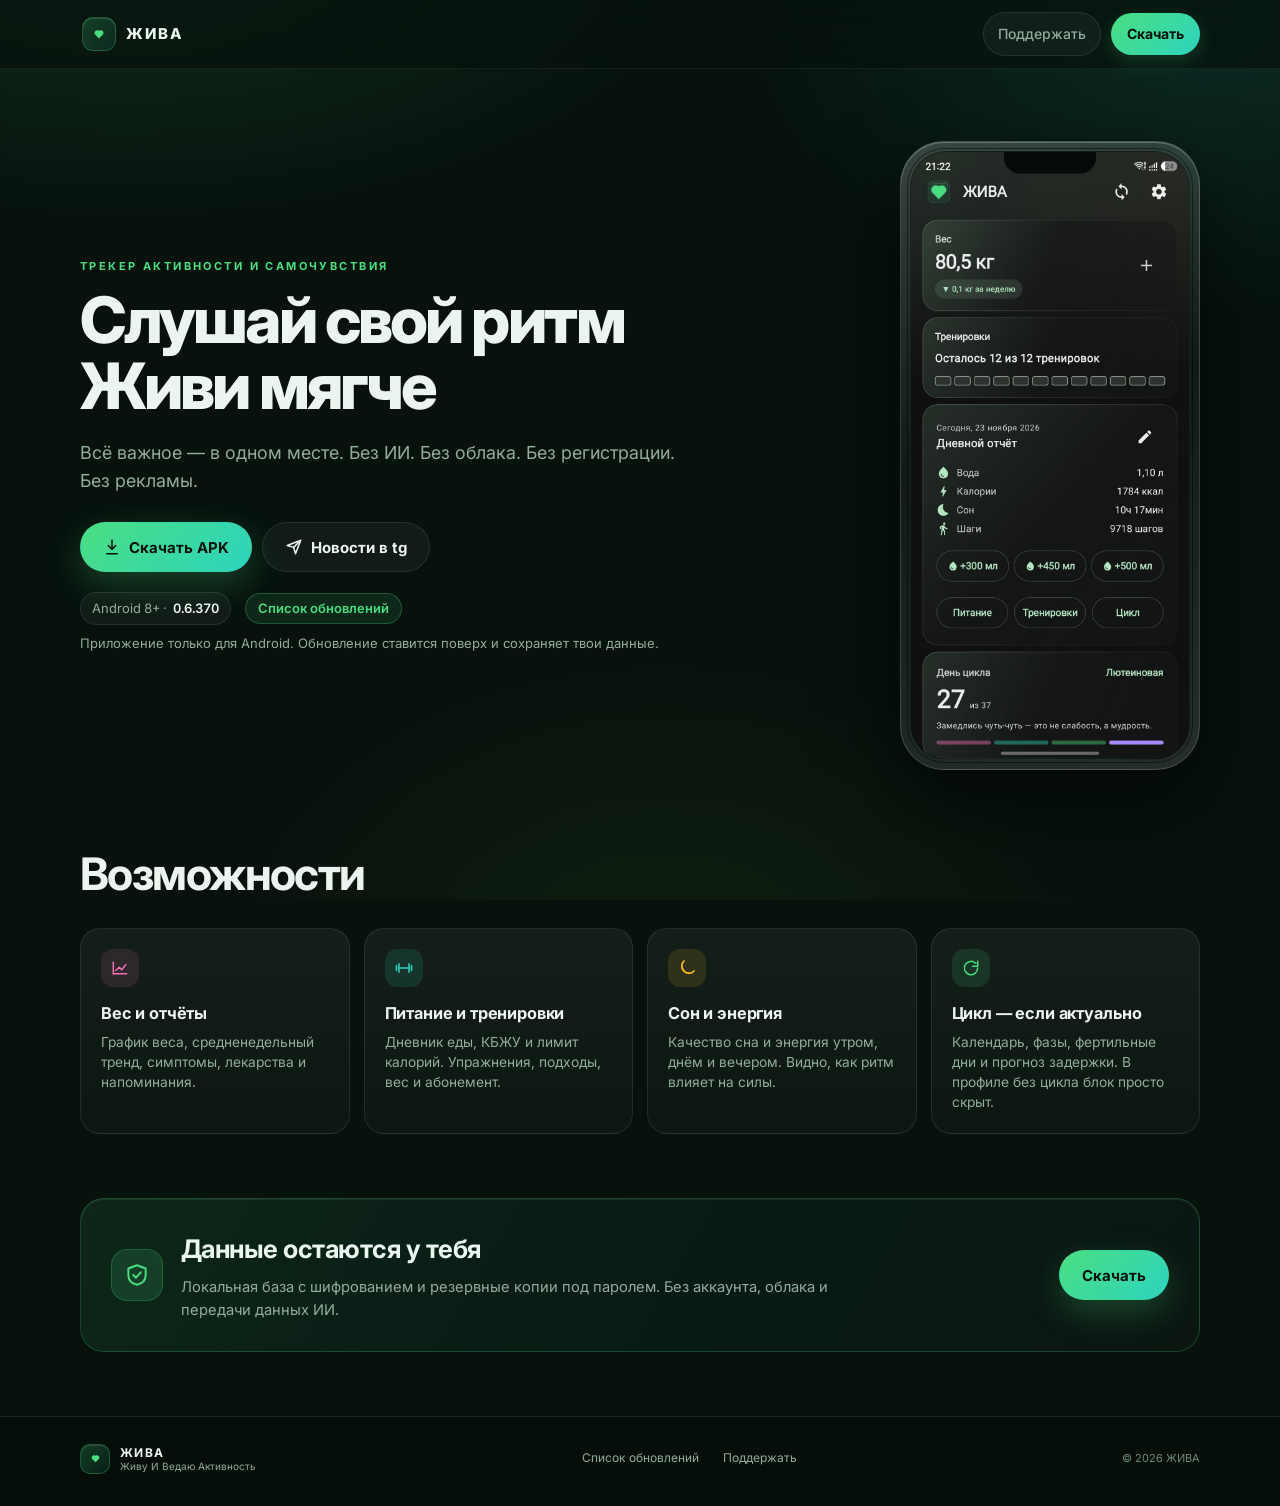
==== commit 2ae5b517: "site: полный текст в карточке, отдельная страница релиза и кнопка Новости в tg" ====
--- a/index.html
+++ b/index.html
@@ -57,7 +57,7 @@
           </a>
           <a class="btn btn-ghost" href="https://t.me/zhiva_info" target="_blank" rel="noopener">
             <svg viewBox="0 0 24 24" aria-hidden="true"><path d="m21 3-9.5 9.5"/><path d="M21 3 14 21l-2.5-8.5L3 10Z"/></svg>
-            Новости и обновления в tg
+            Новости в tg
           </a>
         </div>
 
--- a/styles.css
+++ b/styles.css
@@ -1303,92 +1303,10 @@
   }
 }
 
-.release-page {
-  padding: clamp(36px, 6vw, 64px) 0 clamp(40px, 7vw, 72px);
-}
-
-.release-hero {
-  max-width: 720px;
-  margin-bottom: clamp(24px, 4vw, 36px);
-}
-
-.release-hero h1 {
-  max-width: none;
-  margin: 0 0 14px;
-  font-size: clamp(2.2rem, 5.5vw, 3.8rem);
-}
-
-.release-list {
-  display: grid;
-  gap: 10px;
-}
-
-.release-card {
-  padding: clamp(16px, 3vw, 22px);
-  border: 1px solid var(--line);
-  border-radius: 20px;
-  background: linear-gradient(160deg, rgba(255, 255, 255, 0.06), rgba(255, 255, 255, 0.025));
-}
-
-.release-head {
-  display: flex;
-  align-items: center;
-  justify-content: space-between;
-  gap: 12px;
-  margin-bottom: 10px;
-}
-
-.release-tag {
-  color: var(--accent);
-  font-size: 1.05rem;
-  font-weight: 800;
-  letter-spacing: -0.02em;
-}
-
-.release-date {
-  color: var(--muted-2);
-  font-size: 12px;
-}
-
-.release-notes {
-  margin: 0;
-  color: var(--muted);
-  font-size: 0.9rem;
-  line-height: 1.5;
-  white-space: pre-line;
-}
-
-.release-actions {
-  display: flex;
-  gap: 8px;
+.release .release-heading {
+  margin-top: 18px;
+}
+
+.release .release-heading:first-of-type {
   margin-top: 14px;
 }
-
-.release-actions .btn {
-  min-height: 44px;
-  padding: 0 18px;
-  font-size: 14px;
-}
-
-.release-loading,
-.release-fallback {
-  color: var(--muted);
-}
-
-.release-fallback {
-  display: grid;
-  gap: 12px;
-  justify-items: start;
-}
-
-@media (max-width: 640px) {
-  .release-head {
-    align-items: flex-start;
-    flex-direction: column;
-    gap: 2px;
-  }
-
-  .release-actions .btn {
-    width: auto;
-  }
-}
